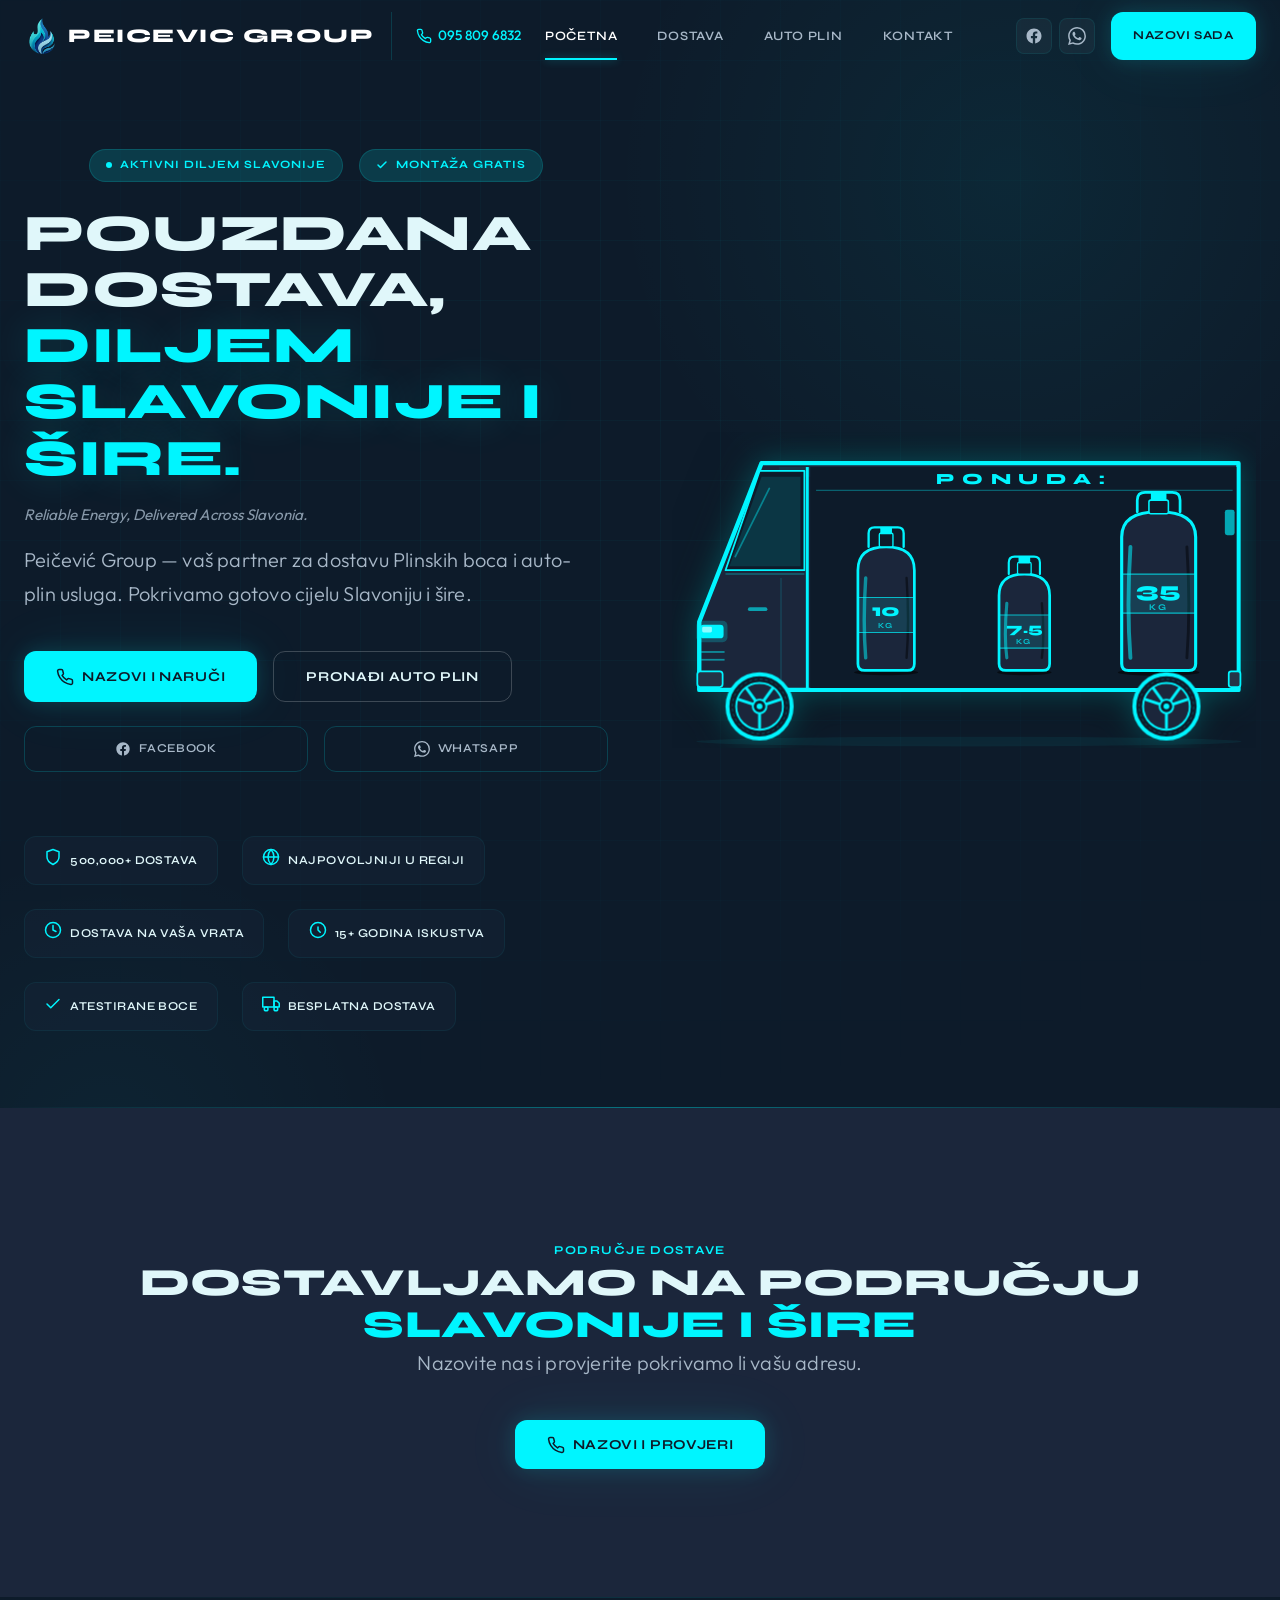
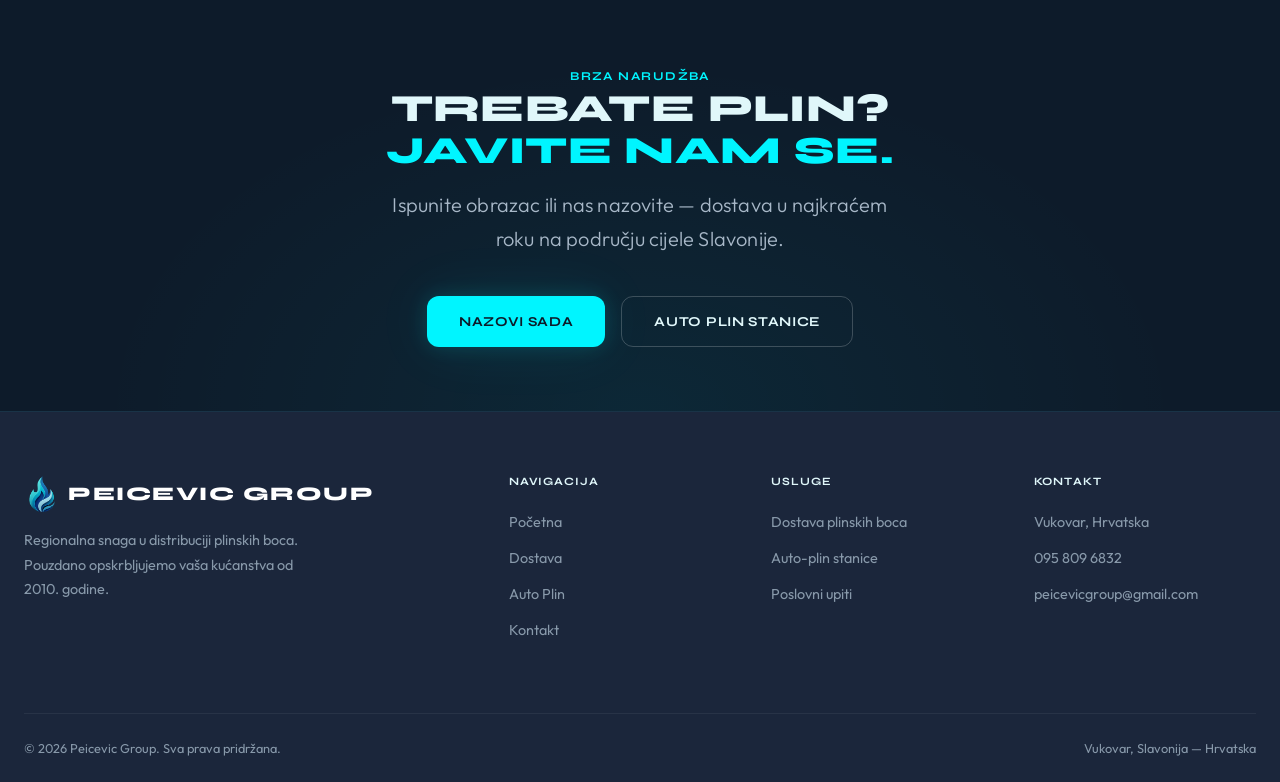
==== index.html @ fe9e75a5 "Initial commit — Peičević Group website Pure HTML5/CSS3/Vanilla JS multi-page site for LPG distribut" ====
<!DOCTYPE html>
<html lang="hr">
<head>
  <meta charset="UTF-8">
  <meta name="viewport" content="width=device-width, initial-scale=1.0">
  <title>Peicevic Group — Pouzdana Energija, Isporučena Diljem Slavonije</title>
  <meta name="description" content="Peicevic Group je vodeći distributer LPG plina u Slavoniji. Dostava plinskih boca u Vukovar, Osijek, Vinkovce i cijelu regiju. Auto-plin stanica u Novoj Gradišci.">
  <meta name="keywords" content="LPG, plin, dostava plina, Slavonija, Vukovar, Osijek, auto-plin, plinske boce, Peicevic Group">
  <meta name="author" content="Peicevic Group">
  <meta name="robots" content="index, follow">
  <link rel="canonical" href="https://peicevicgroup.hr/">

  <!-- Open Graph -->
  <meta property="og:title" content="Peicevic Group — Pouzdana Energija Diljem Slavonije">
  <meta property="og:description" content="Vodeći distributer LPG plina u Slavoniji. Dostava plinskih boca i auto-plin stanice.">
  <meta property="og:type" content="website">
  <meta property="og:url" content="https://peicevicgroup.hr/">
  <meta property="og:locale" content="hr_HR">
  <meta property="og:site_name" content="Peicevic Group">

  <!-- Twitter Card -->
  <meta name="twitter:card" content="summary_large_image">
  <meta name="twitter:title" content="Peicevic Group — Pouzdana Energija Diljem Slavonije">
  <meta name="twitter:description" content="Vodeći distributer LPG plina u Slavoniji.">

  <!-- Fonts -->
  <link rel="preconnect" href="https://fonts.googleapis.com">
  <link rel="preconnect" href="https://fonts.gstatic.com" crossorigin>
  <link rel="stylesheet" href="https://fonts.googleapis.com/css2?family=Syne:wght@600;700;800&family=Outfit:wght@300;400;500;600&display=swap">

  <!-- Stylesheet -->
  <link rel="stylesheet" href="css/styles.css">

  <!-- JSON-LD Structured Data -->
  <script type="application/ld+json">
  {
    "@context": "https://schema.org",
    "@type": "LocalBusiness",
    "name": "Peicevic Group",
    "legalName": "PEIČEVIĆ GROUP",
    "founder": {
      "@type": "Person",
      "name": "Adam Peičević"
    },
    "description": "Vodeći distributer LPG plina u Slavoniji. Dostava plinskih boca i auto-plin stanice.",
    "url": "https://peicevicgroup.hr",
    "telephone": "+385958096832",
    "email": "peicevicgroup@gmail.com",
    "taxID": "66900371924",
    "vatID": "HR66900371924",
    "address": {
      "@type": "PostalAddress",
      "addressLocality": "Vukovar",
      "addressRegion": "Vukovarsko-srijemska županija",
      "postalCode": "32000",
      "addressCountry": "HR"
    },
    "areaServed": {
      "@type": "Place",
      "name": "Slavonija, Hrvatska"
    },
    "openingHoursSpecification": [
      {
        "@type": "OpeningHoursSpecification",
        "dayOfWeek": ["Monday", "Tuesday", "Wednesday", "Thursday", "Friday"],
        "opens": "09:00",
        "closes": "17:00"
      },
      {
        "@type": "OpeningHoursSpecification",
        "dayOfWeek": "Saturday",
        "opens": "08:00",
        "closes": "14:00"
      }
    ],
    "serviceType": ["Dostava LPG plina", "Auto-plin stanice"],
    "sameAs": ["https://www.facebook.com/share/14Z4bkbMiuM/"]
  }
  </script>
</head>
<body>

  <!-- Skip Link -->
  <a href="#main" class="skip-link">Preskoči na sadržaj</a>

  <!-- ===== NAVBAR ===== -->
  <nav class="nav" role="navigation" aria-label="Glavna navigacija">
    <div class="container nav__inner">
      <div class="nav__left">
        <a href="index.html" class="nav__logo" aria-label="Peicevic Group — Početna">
          <img src="assets/logo.png" alt="Peicevic Group logo" class="nav__logo-icon" width="36" height="36">
          <span>Peicevic Group</span>
        </a>
        <a href="tel:+385958096832" class="nav__phone" aria-label="Nazovite nas">
          <svg width="16" height="16" viewBox="0 0 24 24" fill="none" stroke="currentColor" stroke-width="2" stroke-linecap="round" stroke-linejoin="round" aria-hidden="true"><path d="M22 16.92v3a2 2 0 01-2.18 2 19.79 19.79 0 01-8.63-3.07 19.5 19.5 0 01-6-6 19.79 19.79 0 01-3.07-8.67A2 2 0 014.11 2h3a2 2 0 012 1.72 12.84 12.84 0 00.7 2.81 2 2 0 01-.45 2.11L8.09 9.91a16 16 0 006 6l1.27-1.27a2 2 0 012.11-.45 12.84 12.84 0 002.81.7A2 2 0 0122 16.92z"/></svg>
          <span class="nav__phone-text">095 809 6832</span>
        </a>
      </div>

      <ul class="nav__links">
        <li><a href="index.html" class="nav__link">Početna</a></li>
        <li><a href="dostava.html" class="nav__link">Dostava</a></li>
        <li><a href="stanice.html" class="nav__link">Auto Plin</a></li>
        <li><a href="kontakt.html" class="nav__link">Kontakt</a></li>
      </ul>

      <div class="nav__right">
      <div class="nav__social" aria-label="Društvene mreže">
        <a href="https://www.facebook.com/share/14Z4bkbMiuM/?mibextid=wwXIfr" target="_blank" rel="noopener noreferrer" class="nav__social-link" aria-label="Facebook">
          <svg viewBox="0 0 24 24" fill="currentColor" aria-hidden="true"><path d="M22 12c0-5.523-4.477-10-10-10S2 6.477 2 12c0 4.991 3.657 9.128 8.438 9.878v-6.987h-2.54V12h2.54V9.797c0-2.506 1.492-3.89 3.777-3.89 1.094 0 2.238.195 2.238.195v2.46h-1.26c-1.243 0-1.63.771-1.63 1.562V12h2.773l-.443 2.89h-2.33v6.988C18.343 21.128 22 16.991 22 12z"/></svg>
        </a>
        <a href="https://wa.me/385958096832" target="_blank" rel="noopener noreferrer" class="nav__social-link" aria-label="WhatsApp">
          <svg viewBox="0 0 24 24" fill="currentColor" aria-hidden="true"><path d="M17.472 14.382c-.297-.149-1.758-.867-2.03-.967-.273-.099-.471-.148-.67.15-.197.297-.767.966-.94 1.164-.173.199-.347.223-.644.075-.297-.15-1.255-.463-2.39-1.475-.883-.788-1.48-1.761-1.653-2.059-.173-.297-.018-.458.13-.606.134-.133.298-.347.446-.52.149-.174.198-.298.298-.497.099-.198.05-.371-.025-.52-.075-.149-.669-1.612-.916-2.207-.242-.579-.487-.5-.669-.51-.173-.008-.371-.01-.57-.01-.198 0-.52.074-.792.372-.272.297-1.04 1.016-1.04 2.479 0 1.462 1.065 2.875 1.213 3.074.149.198 2.096 3.2 5.077 4.487.709.306 1.262.489 1.694.625.712.227 1.36.195 1.871.118.571-.085 1.758-.719 2.006-1.413.248-.694.248-1.289.173-1.413-.074-.124-.272-.198-.57-.347m-5.421 7.403h-.004a9.87 9.87 0 01-5.031-1.378l-.361-.214-3.741.982.998-3.648-.235-.374a9.86 9.86 0 01-1.51-5.26c.001-5.45 4.436-9.884 9.888-9.884 2.64 0 5.122 1.03 6.988 2.898a9.825 9.825 0 012.893 6.994c-.003 5.45-4.437 9.884-9.885 9.884m8.413-18.297A11.815 11.815 0 0012.05 0C5.495 0 .16 5.335.157 11.892c0 2.096.547 4.142 1.588 5.945L.057 24l6.305-1.654a11.882 11.882 0 005.683 1.448h.005c6.554 0 11.89-5.335 11.893-11.893a11.821 11.821 0 00-3.48-8.413z"/></svg>
        </a>
      </div>

      <a href="tel:+385958096832" class="btn btn--primary btn--sm nav__cta">Nazovi Sada</a>

      <button class="hamburger" aria-label="Otvori izbornik" aria-expanded="false" aria-controls="mobile-menu">
        <span class="hamburger__line"></span>
        <span class="hamburger__line"></span>
        <span class="hamburger__line"></span>
      </button>
      </div>
    </div>
  </nav>

  <!-- Mobile Menu -->
  <div class="mobile-menu" id="mobile-menu" role="dialog" aria-label="Mobilni izbornik">
    <a href="tel:+385958096832" class="mobile-menu__phone" aria-label="Nazovite nas">
      <svg width="20" height="20" viewBox="0 0 24 24" fill="none" stroke="currentColor" stroke-width="2" stroke-linecap="round" stroke-linejoin="round" aria-hidden="true"><path d="M22 16.92v3a2 2 0 01-2.18 2 19.79 19.79 0 01-8.63-3.07 19.5 19.5 0 01-6-6 19.79 19.79 0 01-3.07-8.67A2 2 0 014.11 2h3a2 2 0 012 1.72 12.84 12.84 0 00.7 2.81 2 2 0 01-.45 2.11L8.09 9.91a16 16 0 006 6l1.27-1.27a2 2 0 012.11-.45 12.84 12.84 0 002.81.7A2 2 0 0122 16.92z"/></svg>
      095 809 6832
    </a>
    <a href="index.html" class="mobile-menu__link">Početna</a>
    <a href="dostava.html" class="mobile-menu__link">Dostava</a>
    <a href="stanice.html" class="mobile-menu__link">Auto Plin</a>
    <a href="kontakt.html" class="mobile-menu__link">Kontakt</a>
    <a href="tel:+385958096832" class="btn btn--primary mt-md">Nazovi i Naruči</a>
    <div class="nav__social" aria-label="Društvene mreže">
      <a href="https://www.facebook.com/share/14Z4bkbMiuM/?mibextid=wwXIfr" target="_blank" rel="noopener noreferrer" class="nav__social-link" aria-label="Facebook">
        <svg viewBox="0 0 24 24" fill="currentColor" aria-hidden="true"><path d="M22 12c0-5.523-4.477-10-10-10S2 6.477 2 12c0 4.991 3.657 9.128 8.438 9.878v-6.987h-2.54V12h2.54V9.797c0-2.506 1.492-3.89 3.777-3.89 1.094 0 2.238.195 2.238.195v2.46h-1.26c-1.243 0-1.63.771-1.63 1.562V12h2.773l-.443 2.89h-2.33v6.988C18.343 21.128 22 16.991 22 12z"/></svg>
      </a>
      <a href="https://wa.me/385958096832" target="_blank" rel="noopener noreferrer" class="nav__social-link" aria-label="WhatsApp">
        <svg viewBox="0 0 24 24" fill="currentColor" aria-hidden="true"><path d="M17.472 14.382c-.297-.149-1.758-.867-2.03-.967-.273-.099-.471-.148-.67.15-.197.297-.767.966-.94 1.164-.173.199-.347.223-.644.075-.297-.15-1.255-.463-2.39-1.475-.883-.788-1.48-1.761-1.653-2.059-.173-.297-.018-.458.13-.606.134-.133.298-.347.446-.52.149-.174.198-.298.298-.497.099-.198.05-.371-.025-.52-.075-.149-.669-1.612-.916-2.207-.242-.579-.487-.5-.669-.51-.173-.008-.371-.01-.57-.01-.198 0-.52.074-.792.372-.272.297-1.04 1.016-1.04 2.479 0 1.462 1.065 2.875 1.213 3.074.149.198 2.096 3.2 5.077 4.487.709.306 1.262.489 1.694.625.712.227 1.36.195 1.871.118.571-.085 1.758-.719 2.006-1.413.248-.694.248-1.289.173-1.413-.074-.124-.272-.198-.57-.347m-5.421 7.403h-.004a9.87 9.87 0 01-5.031-1.378l-.361-.214-3.741.982.998-3.648-.235-.374a9.86 9.86 0 01-1.51-5.26c.001-5.45 4.436-9.884 9.888-9.884 2.64 0 5.122 1.03 6.988 2.898a9.825 9.825 0 012.893 6.994c-.003 5.45-4.437 9.884-9.885 9.884m8.413-18.297A11.815 11.815 0 0012.05 0C5.495 0 .16 5.335.157 11.892c0 2.096.547 4.142 1.588 5.945L.057 24l6.305-1.654a11.882 11.882 0 005.683 1.448h.005c6.554 0 11.89-5.335 11.893-11.893a11.821 11.821 0 00-3.48-8.413z"/></svg>
      </a>
    </div>
    <div style="width:100%;max-width:260px;padding:var(--space-md);background:rgba(0,245,255,0.05);border:1px solid rgba(0,245,255,0.12);border-radius:var(--radius);text-align:center;">
      <strong style="color:var(--cyan);font-family:var(--font-display);font-size:0.65rem;letter-spacing:0.1em;text-transform:uppercase;display:flex;align-items:center;justify-content:center;gap:0.4rem;margin-bottom:0.6rem;">
        <svg width="12" height="12" viewBox="0 0 24 24" fill="none" stroke="currentColor" stroke-width="2.5" stroke-linecap="round" stroke-linejoin="round" aria-hidden="true"><circle cx="12" cy="12" r="10"/><polyline points="12 6 12 12 16 14"/></svg>
        Radno Vrijeme
      </strong>
      <div style="font-size:0.85rem;line-height:1.9;color:var(--grey-light);">
        <div>Pon–Pet: <strong style="color:var(--white);">09:00–17:00</strong></div>
        <div>Subota: <strong style="color:var(--white);">08:00–15:00</strong></div>
        <div style="opacity:0.5;">Nedjelja: zatvoreno</div>
      </div>
    </div>
  </div>

  <!-- ===== MAIN ===== -->
  <main id="main">

    <!-- ===== HERO ===== -->
    <section class="hero" aria-label="Dobrodošli">
      <div class="hero__bg" aria-hidden="true">
        <div class="hero__grid"></div>
      </div>
      <div class="hero__horizon" aria-hidden="true"></div>

      <div class="container">
        <div class="hero__inner">
          <div class="hero__content">
            <div style="display:flex;flex-wrap:wrap;gap:var(--space-sm);margin-bottom:var(--space-md);justify-content:center;">
              <div class="hero__badge reveal" style="margin-bottom:0;">
                <span class="hero__badge-dot" aria-hidden="true"></span>
                <span class="hero__badge-text">Aktivni diljem Slavonije</span>
              </div>
              <div class="hero__badge reveal reveal--delay-1" style="margin-bottom:0;">
                <svg width="12" height="12" viewBox="0 0 24 24" fill="none" stroke="currentColor" stroke-width="3" stroke-linecap="round" stroke-linejoin="round" aria-hidden="true" style="color:var(--cyan);flex-shrink:0;"><polyline points="20 6 9 17 4 12"/></svg>
                <span class="hero__badge-text">Montaža GRATIS</span>
              </div>
            </div>

            <h1 class="hero__title">
              Pouzdana Dostava,<br>
              <span class="accent">Diljem Slavonije i Šire.</span>
            </h1>

            <p class="hero__subtitle reveal reveal--delay-2">Reliable Energy, Delivered Across Slavonia.</p>

            <p class="subtitle hero__desc reveal reveal--delay-2">
              Peičević Group — vaš partner za dostavu Plinskih boca i auto-plin usluga. Pokrivamo gotovo cijelu Slavoniju i šire.
            </p>

            <div class="hero__actions reveal reveal--delay-3">
              <a href="tel:+385958096832" class="btn btn--primary">
                <svg width="18" height="18" viewBox="0 0 24 24" fill="none" stroke="currentColor" stroke-width="2" stroke-linecap="round" stroke-linejoin="round" aria-hidden="true"><path d="M22 16.92v3a2 2 0 01-2.18 2 19.79 19.79 0 01-8.63-3.07 19.5 19.5 0 01-6-6 19.79 19.79 0 01-3.07-8.67A2 2 0 014.11 2h3a2 2 0 012 1.72 12.84 12.84 0 00.7 2.81 2 2 0 01-.45 2.11L8.09 9.91a16 16 0 006 6l1.27-1.27a2 2 0 012.11-.45 12.84 12.84 0 002.81.7A2 2 0 0122 16.92z"/></svg>
                Nazovi i Naruči
              </a>
              <a href="stanice.html" class="btn btn--outline">
                Pronađi Auto Plin
              </a>
              <div style="display:flex;gap:var(--space-sm);width:100%;margin-top:var(--space-xs);">
                <a href="https://www.facebook.com/share/14Z4bkbMiuM/?mibextid=wwXIfr" target="_blank" rel="noopener noreferrer"
                   style="flex:1;display:inline-flex;align-items:center;justify-content:center;gap:0.5rem;padding:0.75rem 1rem;border:1px solid rgba(0,245,255,0.18);border-radius:var(--radius);color:var(--grey-light);font-family:var(--font-display);font-size:0.75rem;font-weight:600;letter-spacing:0.06em;text-decoration:none;text-transform:uppercase;transition:border-color 0.2s,color 0.2s;"
                   aria-label="Facebook stranica">
                  <svg width="16" height="16" viewBox="0 0 24 24" fill="currentColor" aria-hidden="true"><path d="M22 12c0-5.523-4.477-10-10-10S2 6.477 2 12c0 4.991 3.657 9.128 8.438 9.878v-6.987h-2.54V12h2.54V9.797c0-2.506 1.492-3.89 3.777-3.89 1.094 0 2.238.195 2.238.195v2.46h-1.26c-1.243 0-1.63.771-1.63 1.562V12h2.773l-.443 2.89h-2.33v6.988C18.343 21.128 22 16.991 22 12z"/></svg>
                  Facebook
                </a>
                <a href="https://wa.me/385958096832" target="_blank" rel="noopener noreferrer"
                   style="flex:1;display:inline-flex;align-items:center;justify-content:center;gap:0.5rem;padding:0.75rem 1rem;border:1px solid rgba(0,245,255,0.18);border-radius:var(--radius);color:var(--grey-light);font-family:var(--font-display);font-size:0.75rem;font-weight:600;letter-spacing:0.06em;text-decoration:none;text-transform:uppercase;transition:border-color 0.2s,color 0.2s;"
                   aria-label="WhatsApp kontakt">
                  <svg width="16" height="16" viewBox="0 0 24 24" fill="currentColor" aria-hidden="true"><path d="M17.472 14.382c-.297-.149-1.758-.867-2.03-.967-.273-.099-.471-.148-.67.15-.197.297-.767.966-.94 1.164-.173.199-.347.223-.644.075-.297-.15-1.255-.463-2.39-1.475-.883-.788-1.48-1.761-1.653-2.059-.173-.297-.018-.458.13-.606.134-.133.298-.347.446-.52.149-.174.198-.298.298-.497.099-.198.05-.371-.025-.52-.075-.149-.669-1.612-.916-2.207-.242-.579-.487-.5-.669-.51-.173-.008-.371-.01-.57-.01-.198 0-.52.074-.792.372-.272.297-1.04 1.016-1.04 2.479 0 1.462 1.065 2.875 1.213 3.074.149.198 2.096 3.2 5.077 4.487.709.306 1.262.489 1.694.625.712.227 1.36.195 1.871.118.571-.085 1.758-.719 2.006-1.413.248-.694.248-1.289.173-1.413-.074-.124-.272-.198-.57-.347m-5.421 7.403h-.004a9.87 9.87 0 01-5.031-1.378l-.361-.214-3.741.982.998-3.648-.235-.374a9.86 9.86 0 01-1.51-5.26c.001-5.45 4.436-9.884 9.888-9.884 2.64 0 5.122 1.03 6.988 2.898a9.825 9.825 0 012.893 6.994c-.003 5.45-4.437 9.884-9.885 9.884m8.413-18.297A11.815 11.815 0 0012.05 0C5.495 0 .16 5.335.157 11.892c0 2.096.547 4.142 1.588 5.945L.057 24l6.305-1.654a11.882 11.882 0 005.683 1.448h.005c6.554 0 11.89-5.335 11.893-11.893a11.821 11.821 0 00-3.48-8.413z"/></svg>
                  WhatsApp
                </a>
              </div>
            </div>

            <div class="hero__stats reveal reveal--delay-4">
              <div class="stat">
                <span class="stat__icon" aria-hidden="true">
                  <svg width="18" height="18" viewBox="0 0 24 24" fill="none" stroke="currentColor" stroke-width="2" stroke-linecap="round" stroke-linejoin="round"><path d="M12 22s8-4 8-10V5l-8-3-8 3v7c0 6 8 10 8 10z"/></svg>
                </span>
                <span class="stat__text">500,000+ dostava</span>
              </div>
              <div class="stat">
                <span class="stat__icon" aria-hidden="true">
                  <svg width="18" height="18" viewBox="0 0 24 24" fill="none" stroke="currentColor" stroke-width="2" stroke-linecap="round" stroke-linejoin="round"><circle cx="12" cy="12" r="10"/><path d="M2 12h20"/><path d="M12 2a15.3 15.3 0 014 10 15.3 15.3 0 01-4 10 15.3 15.3 0 01-4-10 15.3 15.3 0 014-10z"/></svg>
                </span>
                <span class="stat__text">Najpovoljniji u regiji</span>
              </div>
              <div class="stat">
                <span class="stat__icon" aria-hidden="true">
                  <svg width="18" height="18" viewBox="0 0 24 24" fill="none" stroke="currentColor" stroke-width="2" stroke-linecap="round" stroke-linejoin="round"><circle cx="12" cy="12" r="10"/><polyline points="12 6 12 12 16 14"/></svg>
                </span>
                <span class="stat__text">Dostava na vaša vrata</span>
              </div>
              <div class="stat">
                <span class="stat__icon" aria-hidden="true">
                  <svg width="18" height="18" viewBox="0 0 24 24" fill="none" stroke="currentColor" stroke-width="2" stroke-linecap="round" stroke-linejoin="round"><path d="M12 8v4l3 3"/><circle cx="12" cy="12" r="10"/></svg>
                </span>
                <span class="stat__text">15+ godina iskustva</span>
              </div>
              <div class="stat">
                <span class="stat__icon" aria-hidden="true">
                  <svg width="18" height="18" viewBox="0 0 24 24" fill="none" stroke="currentColor" stroke-width="2" stroke-linecap="round" stroke-linejoin="round"><polyline points="20 6 9 17 4 12"/></svg>
                </span>
                <span class="stat__text">Atestirane boce</span>
              </div>
              <div class="stat">
                <span class="stat__icon" aria-hidden="true">
                  <svg width="18" height="18" viewBox="0 0 24 24" fill="none" stroke="currentColor" stroke-width="2" stroke-linecap="round" stroke-linejoin="round"><rect x="1" y="3" width="15" height="13"/><polygon points="16 8 20 8 23 11 23 16 16 16 16 8"/><circle cx="5.5" cy="18.5" r="2.5"/><circle cx="18.5" cy="18.5" r="2.5"/></svg>
                </span>
                <span class="stat__text">Besplatna dostava</span>
              </div>
            </div>
          </div>

          <!-- ===== VAN ILLUSTRATION ===== -->
          <div class="hero__visual" aria-hidden="true">
            <svg class="hero__van-svg" viewBox="0 0 600 325" xmlns="http://www.w3.org/2000/svg" role="img" aria-label="Peičević Group dostava kombi s plinskim bocama">

              <!-- Ground shadow -->
              <ellipse cx="305" cy="318" rx="280" ry="5" fill="rgba(0,245,255,0.06)"/>

              <!-- Van group (bobs after settling) -->
              <g class="hero__van-body">

                <!-- ===== VAN HULL (cabin LEFT, cargo RIGHT) ===== -->
                <path d="M 28,265 L 28,195 L 92,32 L 582,32 L 582,265 Z"
                      fill="#1B263B" stroke="#00F5FF" stroke-width="4.5"
                      stroke-linejoin="round" stroke-linecap="round"/>
                <!-- Roof shine strip (cartoony highlight) -->
                <path d="M 110,36 L 582,36 L 582,46 L 110,46 Z" fill="rgba(0,245,255,0.06)" stroke="none"/>

                <!-- Cargo interior dark fill -->
                <rect x="142" y="36" width="438" height="227" fill="#0D1B2A"/>

                <!-- Cabin/cargo separator -->
                <line x1="139" y1="36" x2="139" y2="263" stroke="#00F5FF" stroke-width="3"/>

                <!-- PONUDA: separator line -->
                <line x1="148" y1="60" x2="576" y2="60" stroke="rgba(0,245,255,0.32)" stroke-width="1.2"/>

                <!-- PONUDA: text -->
                <text x="362" y="53" text-anchor="middle"
                      font-family="Syne, sans-serif" font-weight="800" font-size="16"
                      fill="#00F5FF" letter-spacing="8">PONUDA:</text>

                <!-- ===== CABIN ===== -->
                <polygon points="55,142 90,40 136,40 136,142"
                         fill="#0D1B2A" stroke="#00F5FF" stroke-width="1.8"
                         stroke-linejoin="round"/>
                <polygon points="59,138 92,46 132,46 132,138"
                         fill="rgba(0,245,255,0.12)"/>
                <line x1="65" y1="128" x2="100" y2="58" stroke="rgba(0,245,255,0.4)" stroke-width="1.8" stroke-linecap="round"/>

                <line x1="55" y1="146" x2="136" y2="146" stroke="rgba(0,245,255,0.3)" stroke-width="1.5"/>
                <rect x="78" y="180" width="20" height="4" rx="2" fill="rgba(0,245,255,0.6)"/>
                <line x1="112" y1="150" x2="112" y2="258" stroke="rgba(0,245,255,0.2)" stroke-width="1.1"/>

                <!-- Headlight (cartoony — brighter, bigger glow) -->
                <rect x="29" y="198" width="24" height="14" rx="3.5" fill="#00F5FF"/>
                <rect x="25" y="194" width="32" height="22" rx="5" fill="rgba(0,245,255,0.22)"/>
                <rect x="31" y="200" width="10" height="6" rx="1.5" fill="rgba(255,255,255,0.55)"/>
                <line x1="30" y1="226" x2="54" y2="226" stroke="rgba(0,245,255,0.5)" stroke-width="1.8"/>
                <line x1="30" y1="234" x2="54" y2="234" stroke="rgba(0,245,255,0.5)" stroke-width="1.8"/>

                <!-- Bumpers -->
                <rect x="26" y="246" width="26" height="16" rx="3" fill="#243447" stroke="#00F5FF" stroke-width="1.8"/>
                <rect x="572" y="246" width="12" height="16" rx="2.5" fill="#243447" stroke="#00F5FF" stroke-width="1.8"/>

                <!-- Rear lights -->
                <rect x="568" y="80" width="10" height="26" rx="2.5" fill="rgba(0,245,255,0.65)"/>

                <!-- ===== CYLINDERS INSIDE CARGO ===== -->

                <!-- Cylinder 1: 10 kg (medium) — cx=220 -->
                <g class="hero__cyl-1">
                  <ellipse cx="220" cy="247" rx="33" ry="3" fill="rgba(0,0,0,0.55)"/>
                  <path d="M 191,142 Q 191,118 220,118 Q 249,118 249,142 L 249,238 Q 249,245 242,245 L 198,245 Q 191,245 191,238 Z"
                        fill="#1B263B" stroke="#00F5FF" stroke-width="2.8" stroke-linejoin="round"/>
                  <path d="M 199,150 Q 196,196 199,232" fill="none" stroke="rgba(0,245,255,0.5)" stroke-width="3.5" stroke-linecap="round"/>
                  <path d="M 241,150 Q 244,196 241,232" fill="none" stroke="rgba(0,0,0,0.45)" stroke-width="2.5" stroke-linecap="round"/>
                  <!-- Label band -->
                  <rect x="191" y="170" width="58" height="36" rx="3" fill="rgba(0,245,255,0.12)"/>
                  <line x1="191" y1="170" x2="249" y2="170" stroke="#00F5FF" stroke-width="1.2" opacity="0.7"/>
                  <line x1="191" y1="206" x2="249" y2="206" stroke="#00F5FF" stroke-width="1.2" opacity="0.7"/>
                  <text x="220" y="189" text-anchor="middle" font-family="Syne, sans-serif" font-size="18" font-weight="900" fill="#00F5FF">10</text>
                  <text x="220" y="201" text-anchor="middle" font-family="Syne, sans-serif" font-size="8" font-weight="700" fill="rgba(0,245,255,0.75)" letter-spacing="2.5">KG</text>
                  <!-- Valve protective collar -->
                  <path d="M 202,118 L 202,104 Q 202,98 208,98 L 232,98 Q 238,98 238,104 L 238,118"
                        fill="none" stroke="#00F5FF" stroke-width="2.4" stroke-linecap="round" stroke-linejoin="round"/>
                  <rect x="213" y="104" width="14" height="14" rx="1.5" fill="#0D1B2A" stroke="#00F5FF" stroke-width="1.4"/>
                  <rect x="214" y="98" width="12" height="7" rx="1" fill="#00F5FF"/>
                </g>

                <!-- Cylinder 2: 7.5 kg (smallest) — cx=362 -->
                <g class="hero__cyl-2">
                  <ellipse cx="362" cy="247" rx="28" ry="3" fill="rgba(0,0,0,0.55)"/>
                  <path d="M 336,168 Q 336,146 362,146 Q 388,146 388,168 L 388,238 Q 388,245 381,245 L 343,245 Q 336,245 336,238 Z"
                        fill="#1B263B" stroke="#00F5FF" stroke-width="2.8" stroke-linejoin="round"/>
                  <path d="M 344,176 Q 341,210 344,232" fill="none" stroke="rgba(0,245,255,0.5)" stroke-width="3.2" stroke-linecap="round"/>
                  <path d="M 380,176 Q 383,210 380,232" fill="none" stroke="rgba(0,0,0,0.45)" stroke-width="2.5" stroke-linecap="round"/>
                  <rect x="336" y="188" width="52" height="34" rx="3" fill="rgba(0,245,255,0.12)"/>
                  <line x1="336" y1="188" x2="388" y2="188" stroke="#00F5FF" stroke-width="1.2" opacity="0.7"/>
                  <line x1="336" y1="222" x2="388" y2="222" stroke="#00F5FF" stroke-width="1.2" opacity="0.7"/>
                  <text x="362" y="207" text-anchor="middle" font-family="Syne, sans-serif" font-size="15" font-weight="900" fill="#00F5FF">7.5</text>
                  <text x="362" y="218" text-anchor="middle" font-family="Syne, sans-serif" font-size="8" font-weight="700" fill="rgba(0,245,255,0.75)" letter-spacing="2.5">KG</text>
                  <path d="M 346,146 L 346,134 Q 346,128 352,128 L 372,128 Q 378,128 378,134 L 378,146"
                        fill="none" stroke="#00F5FF" stroke-width="2.2" stroke-linecap="round" stroke-linejoin="round"/>
                  <rect x="355" y="134" width="14" height="12" rx="1.5" fill="#0D1B2A" stroke="#00F5FF" stroke-width="1.3"/>
                  <rect x="356" y="128" width="12" height="7" rx="1" fill="#00F5FF"/>
                </g>

                <!-- Cylinder 3: 35 kg (largest) — cx=500 -->
                <g class="hero__cyl-3">
                  <ellipse cx="500" cy="247" rx="42" ry="3.5" fill="rgba(0,0,0,0.55)"/>
                  <path d="M 462,108 Q 462,82 500,82 Q 538,82 538,108 L 538,238 Q 538,245 531,245 L 469,245 Q 462,245 462,238 Z"
                        fill="#1B263B" stroke="#00F5FF" stroke-width="3.2" stroke-linejoin="round"/>
                  <path d="M 471,118 Q 467,180 471,232" fill="none" stroke="rgba(0,245,255,0.55)" stroke-width="4" stroke-linecap="round"/>
                  <path d="M 529,118 Q 533,180 529,232" fill="none" stroke="rgba(0,0,0,0.45)" stroke-width="3" stroke-linecap="round"/>
                  <rect x="462" y="146" width="76" height="40" rx="3" fill="rgba(0,245,255,0.12)"/>
                  <line x1="462" y1="146" x2="538" y2="146" stroke="#00F5FF" stroke-width="1.3" opacity="0.7"/>
                  <line x1="462" y1="186" x2="538" y2="186" stroke="#00F5FF" stroke-width="1.3" opacity="0.7"/>
                  <text x="500" y="170" text-anchor="middle" font-family="Syne, sans-serif" font-size="22" font-weight="900" fill="#00F5FF">35</text>
                  <text x="500" y="183" text-anchor="middle" font-family="Syne, sans-serif" font-size="9" font-weight="700" fill="rgba(0,245,255,0.75)" letter-spacing="2.5">KG</text>
                  <path d="M 478,82 L 478,70 Q 478,62 486,62 L 514,62 Q 522,62 522,70 L 522,82"
                        fill="none" stroke="#00F5FF" stroke-width="2.8" stroke-linecap="round" stroke-linejoin="round"/>
                  <rect x="490" y="70" width="20" height="14" rx="2" fill="#0D1B2A" stroke="#00F5FF" stroke-width="1.6"/>
                  <rect x="492" y="62" width="16" height="9" rx="1.2" fill="#00F5FF"/>
                </g>

                <!-- ===== WHEELS ===== -->

                <!-- Front wheel (under cabin, LEFT) -->
                <g class="hero__wheel">
                  <!-- Outer tire -->
                  <circle cx="90" cy="282" r="33" fill="#0D1B2A" stroke="#00F5FF" stroke-width="4"/>
                  <!-- Tire tread marks -->
                  <circle cx="90" cy="282" r="28" fill="none" stroke="rgba(0,245,255,0.25)" stroke-width="1" stroke-dasharray="3 2.5"/>
                  <!-- Rim outer -->
                  <circle cx="90" cy="282" r="24" fill="#1B263B" stroke="#00F5FF" stroke-width="2"/>
                  <!-- 5 Spokes -->
                  <line x1="90" y1="282" x2="90" y2="260" stroke="#00F5FF" stroke-width="3" stroke-linecap="round"/>
                  <line x1="90" y1="282" x2="111" y2="289" stroke="#00F5FF" stroke-width="3" stroke-linecap="round"/>
                  <line x1="90" y1="282" x2="103" y2="300" stroke="#00F5FF" stroke-width="3" stroke-linecap="round"/>
                  <line x1="90" y1="282" x2="77" y2="300" stroke="#00F5FF" stroke-width="3" stroke-linecap="round"/>
                  <line x1="90" y1="282" x2="69" y2="289" stroke="#00F5FF" stroke-width="3" stroke-linecap="round"/>
                  <!-- Center hub -->
                  <circle cx="90" cy="282" r="7" fill="#0D1B2A" stroke="#00F5FF" stroke-width="2"/>
                  <circle cx="90" cy="282" r="3" fill="#00F5FF"/>
                </g>

                <!-- Rear wheel (under cargo, RIGHT) -->
                <g class="hero__wheel">
                  <circle cx="508" cy="282" r="33" fill="#0D1B2A" stroke="#00F5FF" stroke-width="4"/>
                  <circle cx="508" cy="282" r="28" fill="none" stroke="rgba(0,245,255,0.25)" stroke-width="1" stroke-dasharray="3 2.5"/>
                  <circle cx="508" cy="282" r="24" fill="#1B263B" stroke="#00F5FF" stroke-width="2"/>
                  <line x1="508" y1="282" x2="508" y2="260" stroke="#00F5FF" stroke-width="3" stroke-linecap="round"/>
                  <line x1="508" y1="282" x2="529" y2="289" stroke="#00F5FF" stroke-width="3" stroke-linecap="round"/>
                  <line x1="508" y1="282" x2="521" y2="300" stroke="#00F5FF" stroke-width="3" stroke-linecap="round"/>
                  <line x1="508" y1="282" x2="495" y2="300" stroke="#00F5FF" stroke-width="3" stroke-linecap="round"/>
                  <line x1="508" y1="282" x2="487" y2="289" stroke="#00F5FF" stroke-width="3" stroke-linecap="round"/>
                  <circle cx="508" cy="282" r="7" fill="#0D1B2A" stroke="#00F5FF" stroke-width="2"/>
                  <circle cx="508" cy="282" r="3" fill="#00F5FF"/>
                </g>

              </g><!-- end hero__van-body -->
            </svg>
          </div>

        </div><!-- end hero__inner -->
      </div>
    </section>

    <!-- ===== COVERAGE ===== -->
    <section class="section section--lg bg-cadet" id="pokrivenost" aria-label="Regionalna pokrivenost">
      <div class="container">
        <div class="cta-banner__content reveal" style="text-align:center;">
          <span class="label">Područje dostave</span>
          <h2>Dostavljamo na Području<br><span class="text-cyan">Slavonije i Šire</span></h2>
          <p class="subtitle" style="max-width:520px;margin:0 auto var(--space-lg);">Nazovite nas i provjerite pokrivamo li vašu adresu.</p>
          <a href="tel:+385958096832" class="btn btn--primary">
            <svg width="18" height="18" viewBox="0 0 24 24" fill="none" stroke="currentColor" stroke-width="2" stroke-linecap="round" stroke-linejoin="round" aria-hidden="true"><path d="M22 16.92v3a2 2 0 01-2.18 2 19.79 19.79 0 01-8.63-3.07 19.5 19.5 0 01-6-6 19.79 19.79 0 01-3.07-8.67A2 2 0 014.11 2h3a2 2 0 012 1.72 12.84 12.84 0 00.7 2.81 2 2 0 01-.45 2.11L8.09 9.91a16 16 0 006 6l1.27-1.27a2 2 0 012.11-.45 12.84 12.84 0 002.81.7A2 2 0 0122 16.92z"/></svg>
            Nazovi i Provjeri
          </a>
        </div>
      </div>
    </section>

    <hr class="divider">

    <!-- ===== CTA BANNER ===== -->
    <section class="section cta-banner" aria-label="Poziv na akciju">
      <div class="cta-banner__content reveal">
        <span class="label">Brza narudžba</span>
        <h2>Trebate Plin?<br><span class="text-cyan">Javite Nam Se.</span></h2>
        <p class="subtitle">Ispunite obrazac ili nas nazovite — dostava u najkraćem roku na području cijele Slavonije.</p>
        <div style="display:flex;gap:1rem;justify-content:center;flex-wrap:wrap;">
          <a href="tel:+385958096832" class="btn btn--primary">Nazovi Sada</a>
          <a href="stanice.html" class="btn btn--outline">Auto Plin Stanice</a>
        </div>
      </div>
    </section>

  </main>

  <!-- ===== FOOTER ===== -->
  <footer class="footer" role="contentinfo">
    <div class="container">
      <div class="footer__top">
        <div>
          <a href="index.html" class="nav__logo" aria-label="Peicevic Group">
            <img src="assets/logo.png" alt="Peicevic Group logo" class="nav__logo-icon" width="36" height="36" loading="lazy">
            <span>Peicevic Group</span>
          </a>
          <p class="footer__brand-desc">Regionalna snaga u distribuciji plinskih boca. Pouzdano opskrbljujemo vaša kućanstva od 2010. godine.</p>
        </div>

        <div>
          <h3 class="footer__heading">Navigacija</h3>
          <a href="index.html" class="footer__link">Početna</a>
          <a href="dostava.html" class="footer__link">Dostava</a>
          <a href="stanice.html" class="footer__link">Auto Plin</a>
          <a href="kontakt.html" class="footer__link">Kontakt</a>
        </div>

        <div>
          <h3 class="footer__heading">Usluge</h3>
          <a href="dostava.html" class="footer__link">Dostava plinskih boca</a>
          <a href="stanice.html" class="footer__link">Auto-plin stanice</a>
          <a href="kontakt.html" class="footer__link">Poslovni upiti</a>
        </div>

        <div>
          <h3 class="footer__heading">Kontakt</h3>
          <span class="footer__link">Vukovar, Hrvatska</span>
          <a href="tel:+385958096832" class="footer__link">095 809 6832</a>
          <a href="mailto:peicevicgroup@gmail.com" class="footer__link">peicevicgroup@gmail.com</a>
        </div>
      </div>

      <div class="footer__bottom">
        <p class="footer__copy">&copy; 2026 Peicevic Group. Sva prava pridržana.</p>
        <p class="footer__copy">Vukovar, Slavonija — Hrvatska</p>
      </div>
    </div>
  </footer>

  <!-- Script -->
  <script src="js/main.js" defer></script>
</body>
</html>
---- css/styles.css ----
/* ============================================================
   PEICEVIC GROUP — Design System
   Premium Industrial Aesthetic · Electric Cyan on Deep Obsidian
   ============================================================ */

/* --- FONTS --- */
/* Fonts loaded via <link> in HTML head for better performance */

/* Fallback fonts with adjusted metrics — eliminates CLS on font-swap */
@font-face {
  font-family: "Syne-fallback";
  src: local("Arial Bold"), local("Arial");
  size-adjust: 101%;
  ascent-override: 88%;
  descent-override: 22%;
  line-gap-override: 0%;
}
@font-face {
  font-family: "Outfit-fallback";
  src: local("Arial"), local("Helvetica Neue");
  size-adjust: 99%;
  ascent-override: 90%;
  descent-override: 22%;
  line-gap-override: 0%;
}

/* --- CUSTOM PROPERTIES --- */
:root {
  /* Colors */
  --obsidian: #0D1B2A;
  --cadet: #1B263B;
  --cadet-light: #243447;
  --cyan: #00F5FF;
  --cyan-dim: rgba(0, 245, 255, 0.15);
  --cyan-glow: rgba(0, 245, 255, 0.4);
  --cyan-intense: rgba(0, 245, 255, 0.7);
  --white: #E0F7FA;
  --white-pure: #FFFFFF;
  --grey: #8899AA;
  --grey-light: #A8B8C8;

  /* Typography */
  --font-display: 'Syne', 'Syne-fallback', sans-serif;
  --font-body: 'Outfit', 'Outfit-fallback', sans-serif;

  /* Spacing */
  --space-xs: 0.5rem;
  --space-sm: 1rem;
  --space-md: 1.5rem;
  --space-lg: 2.5rem;
  --space-xl: 4rem;
  --space-2xl: 6rem;
  --space-3xl: 8rem;

  /* Sizing */
  --container: 1340px;
  --nav-height: 72px;
  --tap-target: 48px;

  /* Effects */
  --glass-bg: rgba(27, 38, 59, 0.55);
  --glass-border: rgba(0, 245, 255, 0.08);
  --glass-blur: 24px;
  --radius: 12px;
  --radius-lg: 20px;
  --transition: 0.3s cubic-bezier(0.4, 0, 0.2, 1);
  --transition-slow: 0.6s cubic-bezier(0.4, 0, 0.2, 1);
}

/* --- RESET & BASE --- */
*,
*::before,
*::after {
  margin: 0;
  padding: 0;
  box-sizing: border-box;
}

html {
  scroll-behavior: smooth;
  scroll-padding-top: var(--nav-height);
  -webkit-text-size-adjust: 100%;
}

body {
  font-family: var(--font-body);
  font-weight: 400;
  color: var(--white);
  background-color: var(--obsidian);
  line-height: 1.6;
  overflow-x: hidden;
  -webkit-font-smoothing: antialiased;
  -moz-osx-font-smoothing: grayscale;
}

img {
  max-width: 100%;
  height: auto;
  display: block;
}

a {
  color: inherit;
  text-decoration: none;
  transition: color var(--transition);
}

ul, ol {
  list-style: none;
}

button, input, select, textarea {
  font-family: inherit;
  font-size: inherit;
  color: inherit;
  border: none;
  outline: none;
  background: none;
}

/* --- ACCESSIBILITY --- */
.skip-link {
  position: absolute;
  top: -100%;
  left: var(--space-sm);
  background: var(--cyan);
  color: var(--obsidian);
  padding: var(--space-xs) var(--space-sm);
  border-radius: var(--radius);
  font-weight: 700;
  z-index: 10000;
  transition: top var(--transition);
}

.skip-link:focus {
  top: var(--space-sm);
}

/* Screen reader only */
.sr-only {
  position: absolute;
  width: 1px;
  height: 1px;
  padding: 0;
  margin: -1px;
  overflow: hidden;
  clip: rect(0, 0, 0, 0);
  white-space: nowrap;
  border-width: 0;
}

/* Focus visible */
:focus-visible {
  outline: 2px solid var(--cyan);
  outline-offset: 3px;
}

/* --- TYPOGRAPHY --- */
h1, h2, h3, h4, h5, h6 {
  font-family: var(--font-display);
  font-weight: 800;
  line-height: 1.1;
  letter-spacing: 0;
  text-transform: uppercase;
}

h1 {
  font-size: clamp(1.8rem, 4vw, 3.2rem);
  letter-spacing: 0.01em;
}

h2 {
  font-size: clamp(1.5rem, 3vw, 2.4rem);
  letter-spacing: 0.01em;
}

h3 {
  font-size: clamp(1.2rem, 2.5vw, 1.6rem);
}

.subtitle {
  font-family: var(--font-body);
  font-weight: 300;
  font-size: clamp(1rem, 2vw, 1.25rem);
  color: var(--grey-light);
  line-height: 1.7;
  letter-spacing: 0.01em;
}

.label {
  font-family: var(--font-display);
  font-size: 0.75rem;
  font-weight: 700;
  letter-spacing: 0.12em;
  text-transform: uppercase;
  color: var(--cyan);
}

/* --- LAYOUT --- */
.container {
  width: 100%;
  max-width: var(--container);
  margin: 0 auto;
  padding: 0 var(--space-md);
}

.section {
  padding: clamp(3rem, 8vw, 6rem) 0;
  position: relative;
}

.section--lg {
  padding: clamp(4rem, 10.667vw, 8rem) 0;
}

/* --- GRID --- */
.grid {
  display: grid;
  gap: var(--space-md);
}

.grid--2 { grid-template-columns: 1fr; }
.grid--3 { grid-template-columns: 1fr; }
.grid--4 { grid-template-columns: 1fr; }

@media (min-width: 640px) {
  .grid--2 { grid-template-columns: repeat(2, 1fr); }
  .grid--3 { grid-template-columns: repeat(2, 1fr); }
  .grid--4 { grid-template-columns: repeat(2, 1fr); }
}

@media (min-width: 1024px) {
  .grid--3 { grid-template-columns: repeat(3, 1fr); }
  .grid--4 { grid-template-columns: repeat(4, 1fr); }
}

/* --- NAVBAR --- */
.nav {
  position: fixed;
  top: 0;
  left: 0;
  width: 100%;
  height: var(--nav-height);
  z-index: 1000;
  transition: background var(--transition), box-shadow var(--transition);
}

.nav--scrolled {
  background: rgba(13, 27, 42, 0.92);
  backdrop-filter: blur(var(--glass-blur));
  -webkit-backdrop-filter: blur(var(--glass-blur));
  box-shadow: 0 1px 0 var(--glass-border);
}

.nav__inner {
  display: flex;
  align-items: center;
  justify-content: space-between;
  gap: var(--space-md);
  height: 100%;
  flex-wrap: nowrap;
}

.nav__left {
  display: flex;
  align-items: center;
  gap: var(--space-sm);
  z-index: 1001;
  flex-shrink: 0;
  min-width: 0;
}

.nav__logo {
  font-family: var(--font-display);
  font-weight: 800;
  font-size: 1.2rem;
  letter-spacing: 0.08em;
  text-transform: uppercase;
  color: var(--white-pure);
  display: flex;
  align-items: center;
  gap: var(--space-xs);
  white-space: nowrap;
  flex-shrink: 0;
}

.nav__logo span {
  white-space: nowrap;
}

.nav__phone {
  display: none;
  align-items: center;
  gap: 0.4rem;
  color: var(--cyan);
  font-family: var(--font-body);
  font-size: 0.85rem;
  font-weight: 500;
  min-height: var(--tap-target);
  padding-left: var(--space-md);
  border-left: 1px solid rgba(0, 245, 255, 0.15);
  transition: color var(--transition);
  white-space: nowrap;
  flex-shrink: 0;
}

.nav__phone:hover {
  color: var(--white-pure);
}

.nav__phone-text {
  display: none;
}

/* Mobile: show icon only */
@media (min-width: 480px) {
  .nav__phone {
    display: flex;
  }
}

/* Desktop: show full number */
@media (min-width: 1024px) {
  .nav__phone-text {
    display: inline;
  }
}

.nav__logo-icon {
  width: 36px;
  height: 36px;
  flex-shrink: 0;
  object-fit: contain;
}

.nav__links {
  display: none;
  align-items: center;
  gap: var(--space-lg);
}

.nav__link {
  font-family: var(--font-display);
  font-size: 0.8rem;
  font-weight: 600;
  letter-spacing: 0.06em;
  text-transform: uppercase;
  color: var(--grey-light);
  transition: color var(--transition);
  min-height: var(--tap-target);
  display: flex;
  align-items: center;
  position: relative;
  white-space: nowrap;
}

.nav__link::after {
  content: '';
  position: absolute;
  bottom: 0;
  left: 0;
  width: 0;
  height: 2px;
  background: var(--cyan);
  transition: width var(--transition);
  box-shadow: 0 0 8px var(--cyan-glow);
}

.nav__link:hover,
.nav__link--active {
  color: var(--white-pure);
}

.nav__link:hover::after,
.nav__link--active::after {
  width: 100%;
}

.nav__cta {
  display: none !important;
}

@media (min-width: 1024px) {
  .nav__links {
    display: flex;
  }
  .nav__cta {
    display: flex !important;
  }
}

/* --- NAV RIGHT GROUP --- */
.nav__right {
  display: flex;
  align-items: center;
  gap: var(--space-sm);
  z-index: 1001;
  flex-shrink: 0;
  margin-left: auto;
}

.nav__links {
  flex-shrink: 1;
}

/* --- NAV SOCIAL ICONS --- */
.nav__social {
  display: none;
  align-items: center;
  gap: 0.4rem;
}

@media (min-width: 1024px) {
  .nav__social {
    display: flex;
  }
}

/* Always show social icons inside mobile menu */
.mobile-menu .nav__social {
  display: flex;
  gap: var(--space-md);
}

.nav__social-link {
  display: inline-flex;
  align-items: center;
  justify-content: center;
  width: 36px;
  height: 36px;
  border-radius: 8px;
  background: rgba(255, 255, 255, 0.04);
  border: 1px solid var(--glass-border);
  color: var(--grey-light);
  transition: color var(--transition), border-color var(--transition), box-shadow var(--transition), transform var(--transition);
  flex-shrink: 0;
}

.nav__social-link:hover,
.nav__social-link:focus-visible {
  color: var(--cyan);
  border-color: rgba(0, 245, 255, 0.4);
  box-shadow: 0 0 16px rgba(0, 245, 255, 0.2);
  transform: translateY(-1px);
}

.nav__social-link svg {
  width: 18px;
  height: 18px;
  display: block;
}

/* --- HAMBURGER --- */
.hamburger {
  display: flex;
  flex-direction: column;
  justify-content: center;
  gap: 5px;
  width: var(--tap-target);
  height: var(--tap-target);
  cursor: pointer;
  z-index: 1001;
  background: none;
  border: none;
  padding: 10px;
}

.hamburger__line {
  display: block;
  width: 24px;
  height: 2px;
  background: var(--white-pure);
  border-radius: 2px;
  transition: transform var(--transition), opacity var(--transition);
}

.hamburger--active .hamburger__line:nth-child(1) {
  transform: translateY(7px) rotate(45deg);
}

.hamburger--active .hamburger__line:nth-child(2) {
  opacity: 0;
}

.hamburger--active .hamburger__line:nth-child(3) {
  transform: translateY(-7px) rotate(-45deg);
}

@media (min-width: 1024px) {
  .hamburger {
    display: none;
  }
}

/* --- MOBILE MENU --- */
.mobile-menu {
  position: fixed;
  inset: 0;
  z-index: 999;
  background: rgba(13, 27, 42, 0.97);
  backdrop-filter: blur(20px);
  -webkit-backdrop-filter: blur(20px);
  display: flex;
  flex-direction: column;
  align-items: center;
  justify-content: flex-start;
  gap: var(--space-lg);
  padding: calc(var(--nav-height) + var(--space-lg)) var(--space-md) var(--space-xl);
  overflow-y: auto;
  -webkit-overflow-scrolling: touch;
  opacity: 0;
  visibility: hidden;
  transition: opacity var(--transition), visibility var(--transition);
}

/* Tighter layout on short screens */
@media (max-height: 680px) {
  .mobile-menu {
    gap: var(--space-md);
    padding-top: calc(var(--nav-height) + var(--space-sm));
  }
  .mobile-menu__link {
    font-size: 1.25rem;
    min-height: 40px;
  }
}

.mobile-menu--open {
  opacity: 1;
  visibility: visible;
}

.mobile-menu__link {
  font-family: var(--font-display);
  font-size: 1.5rem;
  font-weight: 700;
  letter-spacing: 0.04em;
  text-transform: uppercase;
  color: var(--white);
  min-height: var(--tap-target);
  display: flex;
  align-items: center;
  transition: color var(--transition);
}

.mobile-menu__phone {
  display: flex;
  align-items: center;
  gap: 0.6rem;
  padding: 0.8rem 1.5rem;
  background: var(--cyan-dim);
  border: 1px solid rgba(0, 245, 255, 0.2);
  border-radius: var(--radius);
  color: var(--cyan);
  font-family: var(--font-body);
  font-size: 1.1rem;
  font-weight: 600;
  min-height: var(--tap-target);
  margin-bottom: var(--space-sm);
  transition: all var(--transition);
  box-shadow: 0 0 20px var(--cyan-dim);
}

.mobile-menu__phone:hover {
  background: rgba(0, 245, 255, 0.2);
  box-shadow: 0 0 30px var(--cyan-glow);
}

.mobile-menu__link:hover {
  color: var(--cyan);
}

/* --- BUTTONS --- */
.btn {
  display: inline-flex;
  align-items: center;
  justify-content: center;
  gap: var(--space-xs);
  min-height: var(--tap-target);
  padding: 0.85rem 2rem;
  font-family: var(--font-display);
  font-size: 0.85rem;
  font-weight: 700;
  letter-spacing: 0.05em;
  text-transform: uppercase;
  border-radius: var(--radius);
  cursor: pointer;
  transition: all var(--transition);
  white-space: nowrap;
  position: relative;
  overflow: hidden;
}

.btn--primary {
  background: var(--cyan);
  color: var(--obsidian);
  box-shadow: 0 0 20px var(--cyan-dim), 0 0 60px rgba(0, 245, 255, 0.08);
}

.btn--primary:hover {
  box-shadow: 0 0 30px var(--cyan-glow), 0 0 80px rgba(0, 245, 255, 0.2);
  transform: translateY(-2px);
}

.btn--primary:active {
  transform: translateY(0);
}

/* Neon sweep on hover */
.btn--primary::before {
  content: '';
  position: absolute;
  top: 0;
  left: -100%;
  width: 100%;
  height: 100%;
  background: linear-gradient(90deg, transparent, rgba(255,255,255,0.25), transparent);
  transition: left 0.5s;
}

.btn--primary:hover::before {
  left: 100%;
}

.btn--outline {
  background: transparent;
  color: var(--white);
  border: 1px solid rgba(255, 255, 255, 0.2);
}

.btn--outline:hover {
  border-color: var(--cyan);
  color: var(--cyan);
  box-shadow: 0 0 20px var(--cyan-dim);
  transform: translateY(-2px);
}

.btn--ghost {
  background: transparent;
  color: var(--cyan);
  padding: 0.85rem 1rem;
}

.btn--ghost:hover {
  background: var(--cyan-dim);
}

.btn--sm {
  padding: 0.6rem 1.4rem;
  font-size: 0.75rem;
}

.btn--neon {
  background: var(--cyan);
  color: var(--obsidian);
  box-shadow:
    0 0 15px var(--cyan-dim),
    0 0 40px rgba(0, 245, 255, 0.1),
    inset 0 0 15px rgba(255, 255, 255, 0.1);
  animation: neon-idle 3s ease-in-out infinite;
}

.btn--neon:hover {
  animation: neon-pulse 0.8s ease-in-out infinite;
  transform: translateY(-2px);
}

@keyframes neon-idle {
  0%, 100% { box-shadow: 0 0 15px var(--cyan-dim), 0 0 40px rgba(0, 245, 255, 0.08); }
  50% { box-shadow: 0 0 20px var(--cyan-glow), 0 0 60px rgba(0, 245, 255, 0.15); }
}

@keyframes neon-pulse {
  0%, 100% { box-shadow: 0 0 20px var(--cyan-glow), 0 0 60px rgba(0, 245, 255, 0.2); }
  50% { box-shadow: 0 0 35px var(--cyan-intense), 0 0 100px rgba(0, 245, 255, 0.35); }
}

/* --- GLASSMORPHISM --- */
.glass {
  background: var(--glass-bg);
  backdrop-filter: blur(var(--glass-blur));
  -webkit-backdrop-filter: blur(var(--glass-blur));
  border: 1px solid var(--glass-border);
  border-radius: var(--radius-lg);
}

.glass--hover:hover {
  border-color: rgba(0, 245, 255, 0.2);
  box-shadow: 0 0 30px var(--cyan-dim);
}

/* --- HERO --- */
.hero {
  position: relative;
  min-height: 100vh;
  display: flex;
  align-items: center;
  padding-top: calc(var(--nav-height) + clamp(3rem, 6vw, 6rem));
  padding-bottom: clamp(3rem, 6vw, 6rem);
  overflow: hidden;
}

/* Animated background */
.hero__bg {
  position: absolute;
  inset: 0;
  z-index: 0;
}

/* Gradient orbs */
.hero__bg::before {
  content: '';
  position: absolute;
  top: -20%;
  right: -10%;
  width: 800px;
  height: 800px;
  background: radial-gradient(circle, rgba(0, 245, 255, 0.06) 0%, transparent 70%);
  animation: orb-drift 15s ease-in-out infinite;
}

.hero__bg::after {
  content: '';
  position: absolute;
  bottom: -30%;
  left: -15%;
  width: 600px;
  height: 600px;
  background: radial-gradient(circle, rgba(0, 245, 255, 0.04) 0%, transparent 70%);
  animation: orb-drift 20s ease-in-out infinite reverse;
}

@keyframes orb-drift {
  0%, 100% { transform: translate(0, 0) scale(1); }
  33% { transform: translate(40px, -30px) scale(1.05); }
  66% { transform: translate(-20px, 20px) scale(0.95); }
}

/* Grid overlay */
.hero__grid {
  position: absolute;
  inset: 0;
  background-image:
    linear-gradient(rgba(0, 245, 255, 0.03) 1px, transparent 1px),
    linear-gradient(90deg, rgba(0, 245, 255, 0.03) 1px, transparent 1px);
  background-size: 60px 60px;
  mask-image: radial-gradient(ellipse 80% 60% at 50% 40%, black 30%, transparent 100%);
  -webkit-mask-image: radial-gradient(ellipse 80% 60% at 50% 40%, black 30%, transparent 100%);
  animation: grid-pulse 8s ease-in-out infinite;
}

@keyframes grid-pulse {
  0%, 100% { opacity: 0.5; }
  50% { opacity: 1; }
}

/* Horizon line */
.hero__horizon {
  position: absolute;
  bottom: 0;
  left: 0;
  right: 0;
  height: 1px;
  background: linear-gradient(90deg, transparent, var(--cyan-glow), transparent);
}

.hero__content {
  position: relative;
  z-index: 1;
  max-width: 780px;
}

.hero__badge {
  display: inline-flex;
  align-items: center;
  gap: var(--space-xs);
  padding: 0.4rem 1rem;
  background: var(--cyan-dim);
  border: 1px solid rgba(0, 245, 255, 0.15);
  border-radius: 100px;
  margin-bottom: var(--space-md);
}

.hero__badge-dot {
  width: 6px;
  height: 6px;
  background: var(--cyan);
  border-radius: 50%;
  animation: pulse-dot 2s ease-in-out infinite;
}

@keyframes pulse-dot {
  0%, 100% { opacity: 1; box-shadow: 0 0 4px var(--cyan); }
  50% { opacity: 0.5; box-shadow: 0 0 8px var(--cyan-glow); }
}

.hero__badge-text {
  font-family: var(--font-display);
  font-size: 0.7rem;
  font-weight: 700;
  letter-spacing: 0.08em;
  text-transform: uppercase;
  color: var(--cyan);
}

.hero__title {
  margin-bottom: var(--space-sm);
}

.hero__title .accent {
  color: var(--cyan);
  text-shadow: 0 0 40px var(--cyan-dim);
}

.hero__subtitle {
  font-style: italic;
  font-size: 0.95rem;
  color: var(--grey);
  margin-bottom: var(--space-sm);
}

.hero__desc {
  max-width: 560px;
  margin-bottom: var(--space-lg);
}

.hero__actions {
  display: flex;
  flex-wrap: wrap;
  gap: var(--space-sm);
  margin-bottom: var(--space-xl);
}

/* Stats row */
.hero__stats {
  display: flex;
  flex-wrap: wrap;
  gap: var(--space-md);
}

.stat {
  display: flex;
  align-items: center;
  gap: var(--space-xs);
  padding: 0.6rem 1.2rem;
  background: rgba(27, 38, 59, 0.4);
  border: 1px solid rgba(0, 245, 255, 0.06);
  border-radius: var(--radius);
}

.stat__icon {
  color: var(--cyan);
  font-size: 1.1rem;
  flex-shrink: 0;
}

.stat__text {
  font-family: var(--font-display);
  font-size: 0.75rem;
  font-weight: 600;
  letter-spacing: 0.04em;
  text-transform: uppercase;
}

/* --- HERO TWO-COLUMN LAYOUT --- */
.hero__inner {
  display: grid;
  grid-template-columns: 1fr;
  align-items: center;
  gap: var(--space-xl);
}

.hero__visual {
  display: none;
  justify-content: center;
  align-items: flex-end;
  overflow: hidden;
}

@media (min-width: 900px) {
  .hero__inner {
    grid-template-columns: 50fr 50fr;
  }
  .hero__visual {
    display: flex;
  }
  .hero__content {
    max-width: none;
  }
}

@media (min-width: 1300px) {
  .hero__inner {
    grid-template-columns: 48fr 52fr;
    gap: var(--space-2xl);
  }
  .hero__van-svg {
    max-width: 960px;
  }
}

/* --- VAN SVG ANIMATIONS --- */
.hero__van-svg {
  width: 100%;
  max-width: 840px;
  overflow: visible;
  filter: drop-shadow(0 0 16px rgba(0,245,255,0.28)) drop-shadow(0 4px 24px rgba(0,0,0,0.5));
  animation: van-enter 1.6s cubic-bezier(0.16, 1, 0.3, 1) 0.3s both;
}

.hero__van-body {
  transform-box: fill-box;
  transform-origin: center;
  will-change: transform;
  animation: van-bob 4.5s ease-in-out 2.6s infinite;
}

.hero__wheel {
  transform-box: fill-box;
  transform-origin: center;
  animation: wheel-spin 1.6s cubic-bezier(0.16, 1, 0.3, 1) 0.3s both;
}

.hero__cyl-1 {
  transform-box: fill-box;
  transform-origin: center bottom;
  animation: cylinder-pop 0.55s cubic-bezier(0.34, 1.5, 0.64, 1) 1.95s both;
}
.hero__cyl-2 {
  transform-box: fill-box;
  transform-origin: center bottom;
  animation: cylinder-pop 0.55s cubic-bezier(0.34, 1.5, 0.64, 1) 2.1s both;
}
.hero__cyl-3 {
  transform-box: fill-box;
  transform-origin: center bottom;
  animation: cylinder-pop 0.55s cubic-bezier(0.34, 1.5, 0.64, 1) 2.25s both;
}

@keyframes van-enter {
  from { transform: translateX(160%); opacity: 0; }
  to   { transform: translateX(0);    opacity: 1; }
}

@keyframes van-bob {
  0%, 100% { transform: translateY(0px); }
  50%       { transform: translateY(-5px); }
}

@keyframes wheel-spin {
  from { transform: rotate(0deg); }
  to   { transform: rotate(-540deg); }
}

@keyframes cylinder-pop {
  from { transform: translateY(18px) scaleY(0.85); opacity: 0; }
  to   { transform: translateY(0)    scaleY(1);    opacity: 1; }
}

@media (prefers-reduced-motion: reduce) {
  .hero__van-svg,
  .hero__van-body,
  .hero__wheel,
  .hero__cyl-1,
  .hero__cyl-2,
  .hero__cyl-3 {
    animation: none !important;
    opacity: 1 !important;
    transform: none !important;
  }
}

/* --- SECTION HEADERS --- */
.section-header {
  text-align: center;
  max-width: 640px;
  margin: 0 auto var(--space-xl);
}

.section-header .label {
  margin-bottom: var(--space-xs);
  display: block;
}

.section-header h2 {
  margin-bottom: var(--space-sm);
}

.section-header .subtitle {
  max-width: 500px;
  margin: 0 auto;
}

/* Cyan underline accent */
.section-header h2::after {
  content: '';
  display: block;
  width: 48px;
  height: 3px;
  background: var(--cyan);
  margin: var(--space-sm) auto 0;
  border-radius: 2px;
  box-shadow: 0 0 12px var(--cyan-dim);
}

/* --- COVERAGE / CITY GRID --- */
.city-grid {
  display: grid;
  grid-template-columns: repeat(2, 1fr);
  gap: var(--space-sm);
}

@media (min-width: 640px) {
  .city-grid { grid-template-columns: repeat(3, 1fr); }
}

@media (min-width: 1024px) {
  .city-grid { grid-template-columns: repeat(4, 1fr); }
}

.city-card {
  display: flex;
  align-items: center;
  gap: 0.75rem;
  padding: 1rem 1.25rem;
  background: rgba(27, 38, 59, 0.3);
  border: 1px solid rgba(0, 245, 255, 0.04);
  border-radius: var(--radius);
  transition: all var(--transition);
}

.city-card:hover {
  border-color: rgba(0, 245, 255, 0.15);
  background: rgba(27, 38, 59, 0.5);
  transform: translateY(-2px);
}

.city-card--hq {
  border-color: rgba(0, 245, 255, 0.2);
  background: rgba(0, 245, 255, 0.06);
  grid-column: span 2;
}

@media (min-width: 1024px) {
  .city-card--hq { grid-column: span 1; }
}

.city-card__check {
  width: 20px;
  height: 20px;
  border-radius: 50%;
  background: var(--cyan-dim);
  display: flex;
  align-items: center;
  justify-content: center;
  flex-shrink: 0;
  color: var(--cyan);
  font-size: 0.65rem;
}

.city-card--hq .city-card__check {
  background: var(--cyan);
  color: var(--obsidian);
}

.city-card__name {
  font-family: var(--font-display);
  font-size: 0.85rem;
  font-weight: 600;
  letter-spacing: 0.02em;
  text-transform: uppercase;
}

.city-card__tag {
  font-size: 0.65rem;
  font-weight: 500;
  color: var(--cyan);
  margin-left: auto;
  letter-spacing: 0.04em;
  text-transform: uppercase;
}

/* --- FORM --- */
.form-section {
  background:
    radial-gradient(ellipse at 30% 50%, rgba(0, 245, 255, 0.03), transparent 50%),
    var(--obsidian);
}

.form-card {
  max-width: 640px;
  margin: 0 auto;
  padding: var(--space-lg);
}

.form-group {
  margin-bottom: var(--space-md);
}

.form-label {
  display: block;
  font-family: var(--font-display);
  font-size: 0.75rem;
  font-weight: 600;
  letter-spacing: 0.05em;
  text-transform: uppercase;
  color: var(--grey-light);
  margin-bottom: 0.5rem;
}

.form-input,
.form-select,
.form-textarea {
  width: 100%;
  min-height: var(--tap-target);
  padding: 0.85rem 1rem;
  background: rgba(13, 27, 42, 0.6);
  border: 1px solid rgba(0, 245, 255, 0.08);
  border-radius: var(--radius);
  color: var(--white);
  font-size: 1rem;
  transition: all var(--transition);
}

.form-input::placeholder,
.form-textarea::placeholder {
  color: var(--grey);
}

.form-input:focus,
.form-select:focus,
.form-textarea:focus {
  border-color: var(--cyan);
  box-shadow: 0 0 20px var(--cyan-dim), 0 0 40px rgba(0, 245, 255, 0.05);
  outline: none;
}

.form-select {
  appearance: none;
  background-image: url("data:image/svg+xml,%3Csvg xmlns='http://www.w3.org/2000/svg' width='12' height='8' fill='none'%3E%3Cpath d='M1 1.5l5 5 5-5' stroke='%2300F5FF' stroke-width='1.5' stroke-linecap='round' stroke-linejoin='round'/%3E%3C/svg%3E");
  background-repeat: no-repeat;
  background-position: right 1rem center;
  padding-right: 2.5rem;
  cursor: pointer;
}

.form-select option {
  background: var(--cadet);
  color: var(--white);
}

.form-textarea {
  min-height: 120px;
  resize: vertical;
}

.form-row {
  display: grid;
  grid-template-columns: 1fr;
  gap: var(--space-md);
}

@media (min-width: 640px) {
  .form-row { grid-template-columns: 1fr 1fr; }
}

/* Radio group */
.radio-group {
  display: flex;
  gap: var(--space-sm);
  flex-wrap: wrap;
}

.radio-option {
  flex: 1;
  min-width: 150px;
}

.radio-option input[type="radio"] {
  position: absolute;
  opacity: 0;
  width: 0;
  height: 0;
}

.radio-option label {
  display: flex;
  align-items: center;
  justify-content: center;
  gap: var(--space-xs);
  min-height: var(--tap-target);
  padding: 0.75rem 1rem;
  background: rgba(13, 27, 42, 0.6);
  border: 1px solid rgba(0, 245, 255, 0.08);
  border-radius: var(--radius);
  cursor: pointer;
  font-family: var(--font-display);
  font-size: 0.8rem;
  font-weight: 600;
  letter-spacing: 0.06em;
  text-transform: uppercase;
  transition: all var(--transition);
  text-align: center;
}

.radio-option input[type="radio"]:checked + label {
  border-color: var(--cyan);
  background: var(--cyan-dim);
  color: var(--cyan);
  box-shadow: 0 0 15px var(--cyan-dim);
}

.radio-option label:hover {
  border-color: rgba(0, 245, 255, 0.2);
}

/* --- STATION CARDS --- */
.station-card {
  padding: var(--space-lg);
  transition: all var(--transition);
  display: flex;
  flex-direction: column;
}

.station-card:hover {
  border-color: rgba(0, 245, 255, 0.25);
  box-shadow: 0 0 40px var(--cyan-dim);
  transform: translateY(-4px);
}

.station-card__icon {
  width: 48px;
  height: 48px;
  border-radius: 12px;
  background: var(--cyan-dim);
  display: flex;
  align-items: center;
  justify-content: center;
  margin-bottom: var(--space-md);
  color: var(--cyan);
  font-size: 1.25rem;
}

.station-card__city {
  margin-bottom: 0.25rem;
}

.station-card__type {
  font-size: 0.75rem;
  color: var(--cyan);
  font-weight: 600;
  letter-spacing: 0.1em;
  text-transform: uppercase;
  margin-bottom: var(--space-sm);
}

.station-card__desc {
  color: var(--grey-light);
  font-size: 0.95rem;
  margin-bottom: var(--space-md);
  flex-grow: 1;
}

.station-card__link {
  display: inline-flex;
  align-items: center;
  gap: 0.4rem;
  color: var(--cyan);
  font-family: var(--font-display);
  font-size: 0.8rem;
  font-weight: 600;
  letter-spacing: 0.03em;
  text-transform: uppercase;
  transition: all var(--transition);
  min-height: var(--tap-target);
}

.station-card__link:hover {
  gap: 0.75rem;
}

.station-card__link svg {
  transition: transform var(--transition);
}

.station-card__link:hover svg {
  transform: translateX(4px);
}

/* --- CTA BANNER --- */
.cta-banner {
  text-align: center;
  padding: var(--space-xl) var(--space-md);
  position: relative;
  overflow: hidden;
}

.cta-banner::before {
  content: '';
  position: absolute;
  inset: 0;
  background:
    radial-gradient(ellipse at 50% 100%, rgba(0, 245, 255, 0.06), transparent 60%);
}

.cta-banner__content {
  position: relative;
  z-index: 1;
}

.cta-banner h2 {
  margin-bottom: var(--space-sm);
}

.cta-banner .subtitle {
  margin-bottom: var(--space-lg);
  max-width: 500px;
  margin-left: auto;
  margin-right: auto;
}

/* --- FOOTER --- */
.footer {
  background: var(--cadet);
  border-top: 1px solid rgba(0, 245, 255, 0.06);
  padding: var(--space-xl) 0 var(--space-md);
}

.footer__top {
  display: grid;
  grid-template-columns: 1fr;
  gap: var(--space-lg);
  margin-bottom: var(--space-xl);
}

@media (min-width: 768px) {
  .footer__top {
    grid-template-columns: 2fr 1fr 1fr 1fr;
  }
}

.footer__brand-desc {
  color: var(--grey);
  font-size: 0.9rem;
  margin-top: var(--space-sm);
  max-width: 300px;
  line-height: 1.7;
}

.footer__heading {
  font-family: var(--font-display);
  font-size: 0.7rem;
  font-weight: 700;
  letter-spacing: 0.08em;
  text-transform: uppercase;
  color: var(--white);
  margin-bottom: var(--space-sm);
}

.footer__link {
  display: block;
  color: var(--grey);
  font-size: 0.9rem;
  padding: 0.3rem 0;
  transition: color var(--transition);
  min-height: 36px;
  display: flex;
  align-items: center;
}

.footer__link:hover {
  color: var(--cyan);
}

.footer__bottom {
  border-top: 1px solid rgba(255, 255, 255, 0.06);
  padding-top: var(--space-md);
  display: flex;
  flex-direction: column;
  gap: var(--space-sm);
  align-items: center;
  text-align: center;
}

@media (max-width: 767px) {
  .footer__top > div {
    display: flex;
    flex-direction: column;
    align-items: center;
    text-align: center;
  }
  .footer__brand-desc {
    max-width: none;
  }
  .footer__link {
    justify-content: center;
  }
  .nav__logo {
    justify-content: center;
  }
}

@media (min-width: 768px) {
  .footer__bottom {
    flex-direction: row;
    justify-content: space-between;
    text-align: left;
  }
}

.footer__copy {
  color: var(--grey);
  font-size: 0.8rem;
}

/* --- PAGE HERO (for inner pages) --- */
.page-hero {
  padding-top: calc(var(--nav-height) + var(--space-3xl));
  padding-bottom: var(--space-2xl);
  position: relative;
  overflow: hidden;
}

.page-hero::before {
  content: '';
  position: absolute;
  inset: 0;
  background:
    radial-gradient(ellipse at 20% 50%, rgba(0, 245, 255, 0.04), transparent 60%);
}

.page-hero__content {
  position: relative;
  z-index: 1;
}

.page-hero .label {
  margin-bottom: var(--space-xs);
  display: block;
}

.page-hero h1 {
  margin-bottom: var(--space-sm);
}

.page-hero .subtitle {
  max-width: 560px;
}

/* --- DELIVERY INFO --- */
.delivery-features {
  display: grid;
  grid-template-columns: 1fr;
  gap: var(--space-md);
}

@media (min-width: 640px) {
  .delivery-features { grid-template-columns: repeat(2, 1fr); }
}

@media (min-width: 1024px) {
  .delivery-features { grid-template-columns: repeat(3, 1fr); }
}

.feature-card {
  padding: var(--space-lg);
  transition: all var(--transition);
}

.feature-card:hover {
  border-color: rgba(0, 245, 255, 0.15);
  transform: translateY(-2px);
}

.feature-card__icon {
  width: 44px;
  height: 44px;
  border-radius: 10px;
  background: var(--cyan-dim);
  display: flex;
  align-items: center;
  justify-content: center;
  margin-bottom: var(--space-sm);
  color: var(--cyan);
  font-size: 1.2rem;
}

.feature-card h3 {
  margin-bottom: 0.5rem;
  font-size: 1rem;
}

.feature-card p {
  color: var(--grey-light);
  font-size: 0.9rem;
}

/* --- ANIMATIONS (scroll reveal) --- */
.reveal {
  opacity: 0;
  transform: translateY(24px);
  transition: opacity 0.7s cubic-bezier(0.4, 0, 0.2, 1), transform 0.7s cubic-bezier(0.4, 0, 0.2, 1);
}

.reveal--visible {
  opacity: 1;
  transform: translateY(0);
}

.reveal--delay-1 { transition-delay: 0.1s; }
.reveal--delay-2 { transition-delay: 0.2s; }
.reveal--delay-3 { transition-delay: 0.3s; }
.reveal--delay-4 { transition-delay: 0.4s; }

/* --- DIVIDER --- */
.divider {
  height: 1px;
  background: linear-gradient(90deg, transparent, rgba(0, 245, 255, 0.1), transparent);
  margin: 0;
  border: none;
}

/* --- BACKGROUND SECTIONS --- */
.bg-cadet { background: var(--cadet); }
.bg-obsidian { background: var(--obsidian); }

/* --- UTILITIES --- */
.text-center { text-align: center; }
.text-cyan { color: var(--cyan); }
.mt-sm { margin-top: var(--space-sm); }
.mt-md { margin-top: var(--space-md); }
.mt-lg { margin-top: var(--space-lg); }
.mb-sm { margin-bottom: var(--space-sm); }
.mb-md { margin-bottom: var(--space-md); }
.mb-lg { margin-bottom: var(--space-lg); }

/* --- RESPONSIVE FINE-TUNING --- */
@media (max-width: 639px) {
  .hero__content {
    text-align: center;
  }

  .hero__actions {
    flex-direction: column;
    align-items: stretch;
  }

  .hero__actions .btn {
    width: 100%;
    justify-content: center;
  }

  .hero__stats {
    display: grid;
    grid-template-columns: 1fr 1fr;
    gap: var(--space-sm);
  }

  .stat {
    justify-content: center;
    padding: 0.5rem 0.6rem;
  }

  .stat__text {
    font-size: 0.63rem;
    letter-spacing: 0.02em;
  }

  .stat__icon svg {
    width: 15px;
    height: 15px;
  }

  .hero__desc {
    margin-left: auto;
    margin-right: auto;
  }
}

@media (max-width: 480px) {
  .container { padding: 0 var(--space-sm); }
}

@media (min-width: 1600px) {
  :root { --container: min(1500px, calc(100vw - 4rem)); }
}
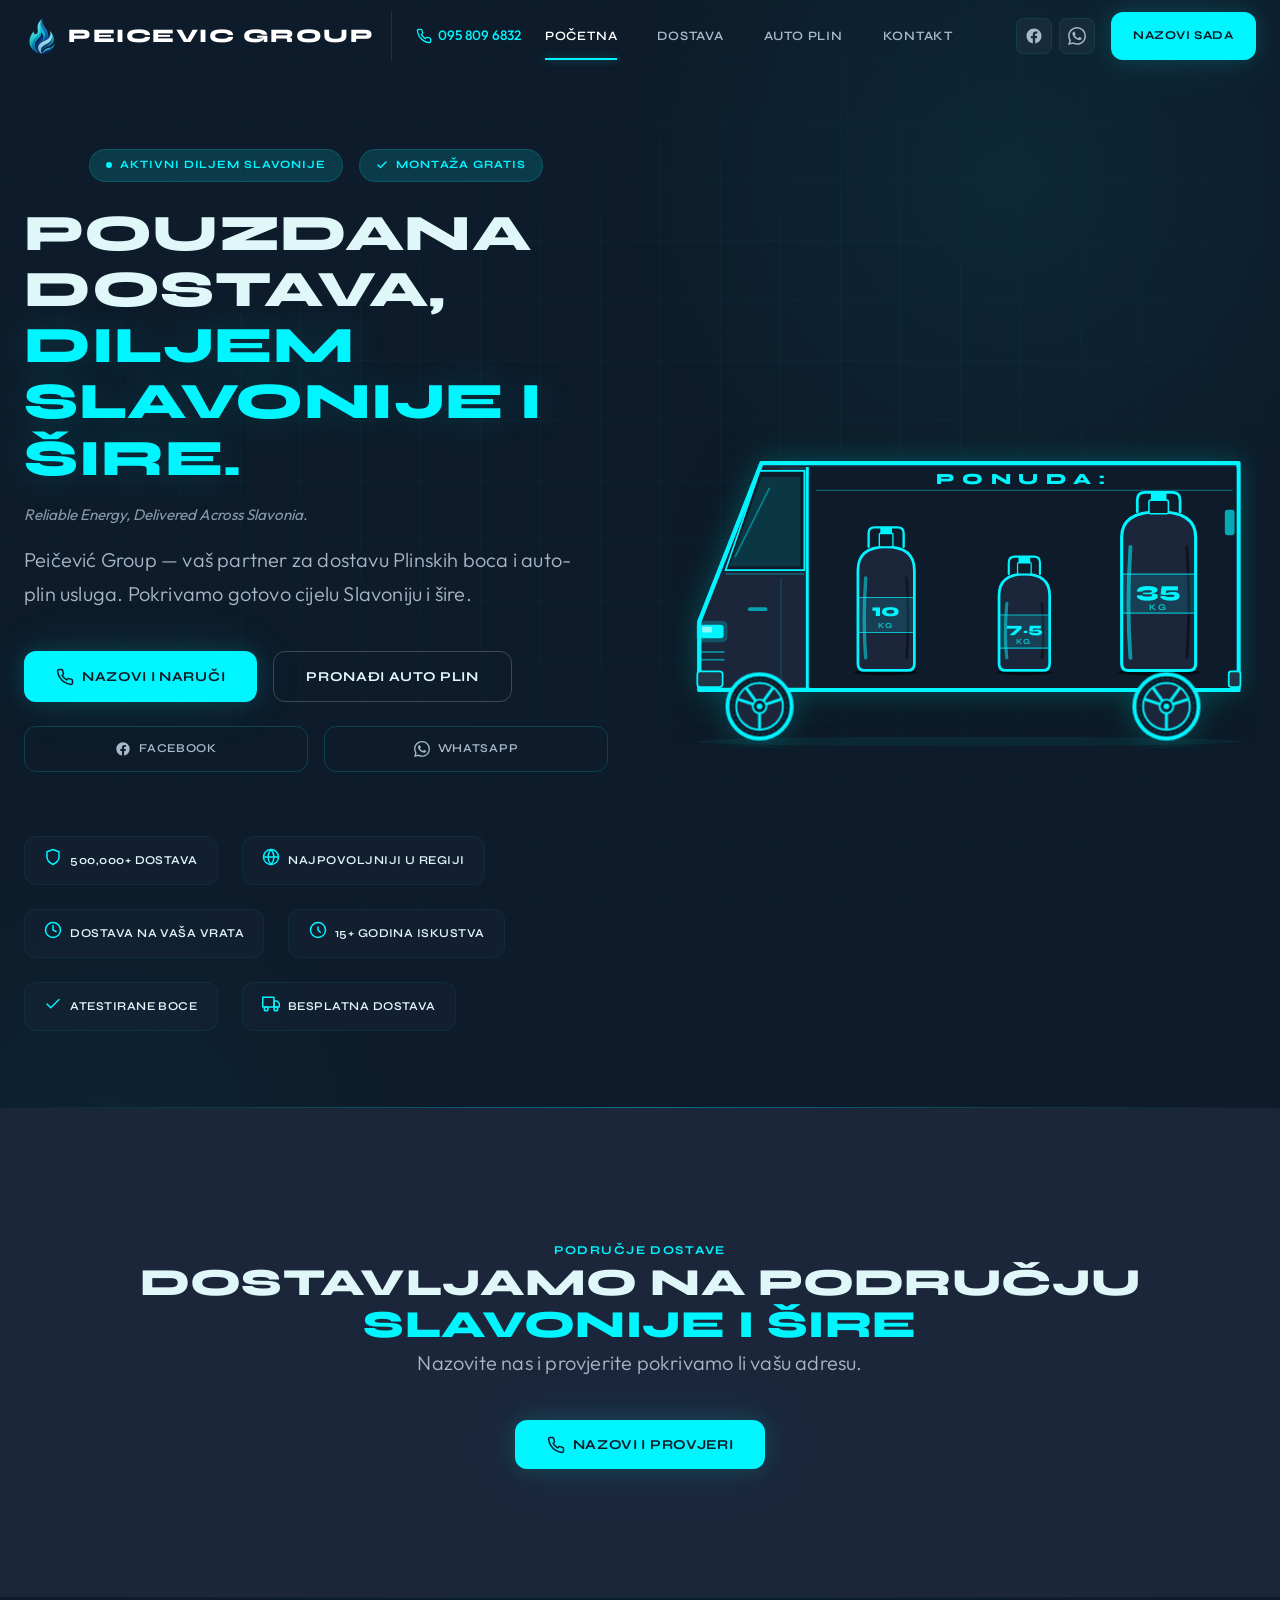
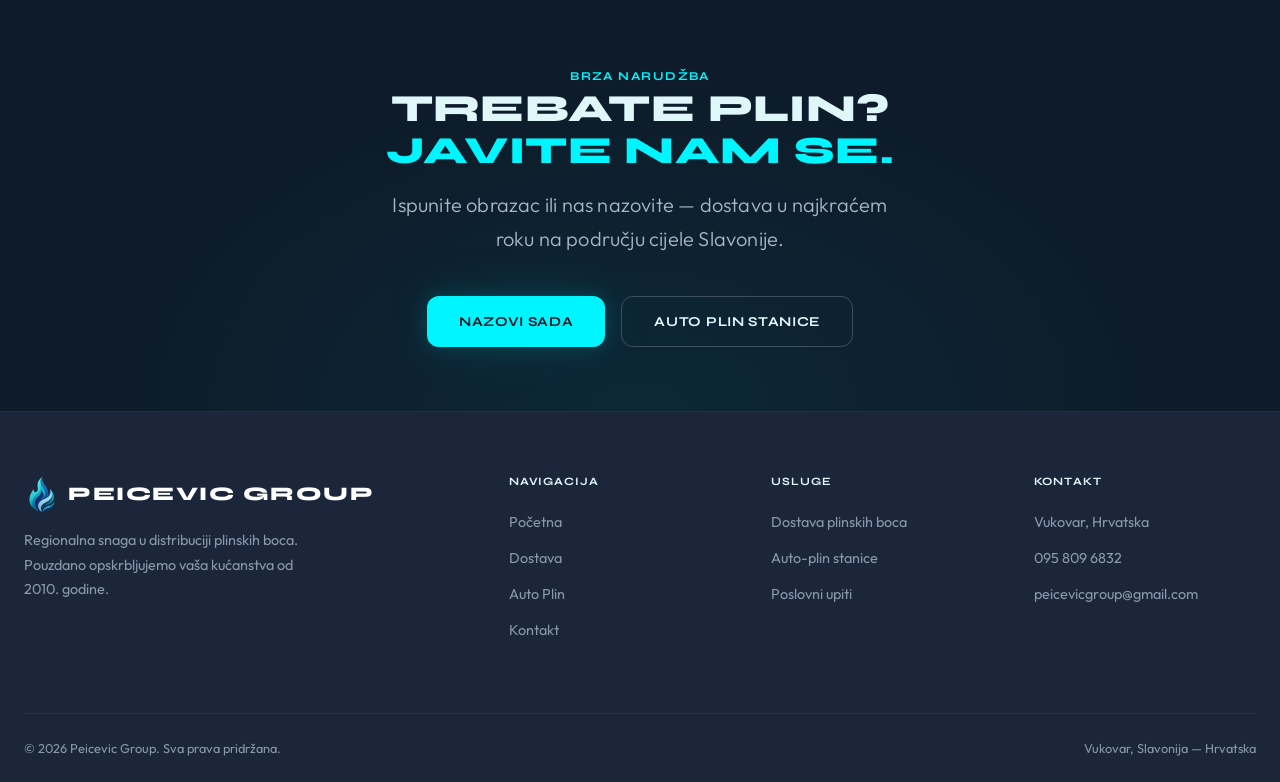
==== commit 3b161956: "Mobile nav fix + perf optimizacije - nav__left/__logo sada shrinkable, brand text se elipsisira umje" ====
--- a/index.html
+++ b/index.html
@@ -9,6 +9,13 @@
   <meta name="author" content="Peicevic Group">
   <meta name="robots" content="index, follow">
   <link rel="canonical" href="https://peicevicgroup.hr/">
+  <link rel="sitemap" type="application/xml" href="/sitemap.xml">
+  <link rel="icon" type="image/x-icon" href="/assets/favicon.ico">
+  <link rel="icon" type="image/png" sizes="32x32" href="/assets/favicon.ico">
+  <meta property="og:image" content="https://peicevicgroup.hr/assets/og-image.jpg">
+  <meta property="og:image:width" content="1200">
+  <meta property="og:image:height" content="630">
+  <meta name="twitter:image" content="https://peicevicgroup.hr/assets/og-image.jpg">
 
   <!-- Open Graph -->
   <meta property="og:title" content="Peicevic Group — Pouzdana Energija Diljem Slavonije">
@@ -26,7 +33,8 @@
   <!-- Fonts -->
   <link rel="preconnect" href="https://fonts.googleapis.com">
   <link rel="preconnect" href="https://fonts.gstatic.com" crossorigin>
-  <link rel="stylesheet" href="https://fonts.googleapis.com/css2?family=Syne:wght@600;700;800&family=Outfit:wght@300;400;500;600&display=swap">
+  <link rel="stylesheet" href="https://fonts.googleapis.com/css2?family=Syne:wght@600;700;800&family=Outfit:wght@300;400;500;600&display=swap" media="print" onload="this.media='all'">
+  <noscript><link rel="stylesheet" href="https://fonts.googleapis.com/css2?family=Syne:wght@600;700;800&family=Outfit:wght@300;400;500;600&display=swap"></noscript>
 
   <!-- Stylesheet -->
   <link rel="stylesheet" href="css/styles.css">
@@ -37,7 +45,8 @@
     "@context": "https://schema.org",
     "@type": "LocalBusiness",
     "name": "Peicevic Group",
-    "legalName": "PEIČEVIĆ GROUP",
+    "legalName": "PEIČEVIĆ GROUP d.o.o.",
+    "image": "https://peicevicgroup.hr/assets/logo.png",
     "founder": {
       "@type": "Person",
       "name": "Adam Peičević"
--- a/css/styles.css
+++ b/css/styles.css
@@ -80,6 +80,7 @@
   scroll-behavior: smooth;
   scroll-padding-top: var(--nav-height);
   -webkit-text-size-adjust: 100%;
+  overflow-x: hidden;
 }
 
 body {
@@ -89,8 +90,11 @@
   background-color: var(--obsidian);
   line-height: 1.6;
   overflow-x: hidden;
+  width: 100%;
   -webkit-font-smoothing: antialiased;
   -moz-osx-font-smoothing: grayscale;
+  overflow-wrap: break-word;
+  word-wrap: break-word;
 }
 
 img {
@@ -266,8 +270,9 @@
   align-items: center;
   gap: var(--space-sm);
   z-index: 1001;
-  flex-shrink: 0;
+  flex-shrink: 1;
   min-width: 0;
+  overflow: hidden;
 }
 
 .nav__logo {
@@ -281,11 +286,15 @@
   align-items: center;
   gap: var(--space-xs);
   white-space: nowrap;
-  flex-shrink: 0;
+  flex-shrink: 1;
+  min-width: 0;
 }
 
 .nav__logo span {
   white-space: nowrap;
+  overflow: hidden;
+  text-overflow: ellipsis;
+  min-width: 0;
 }
 
 .nav__phone {
@@ -463,6 +472,13 @@
   background: none;
   border: none;
   padding: 10px;
+  flex-shrink: 0;
+}
+
+@media (max-width: 1023px) {
+  .hamburger {
+    display: flex !important;
+  }
 }
 
 .hamburger__line {
